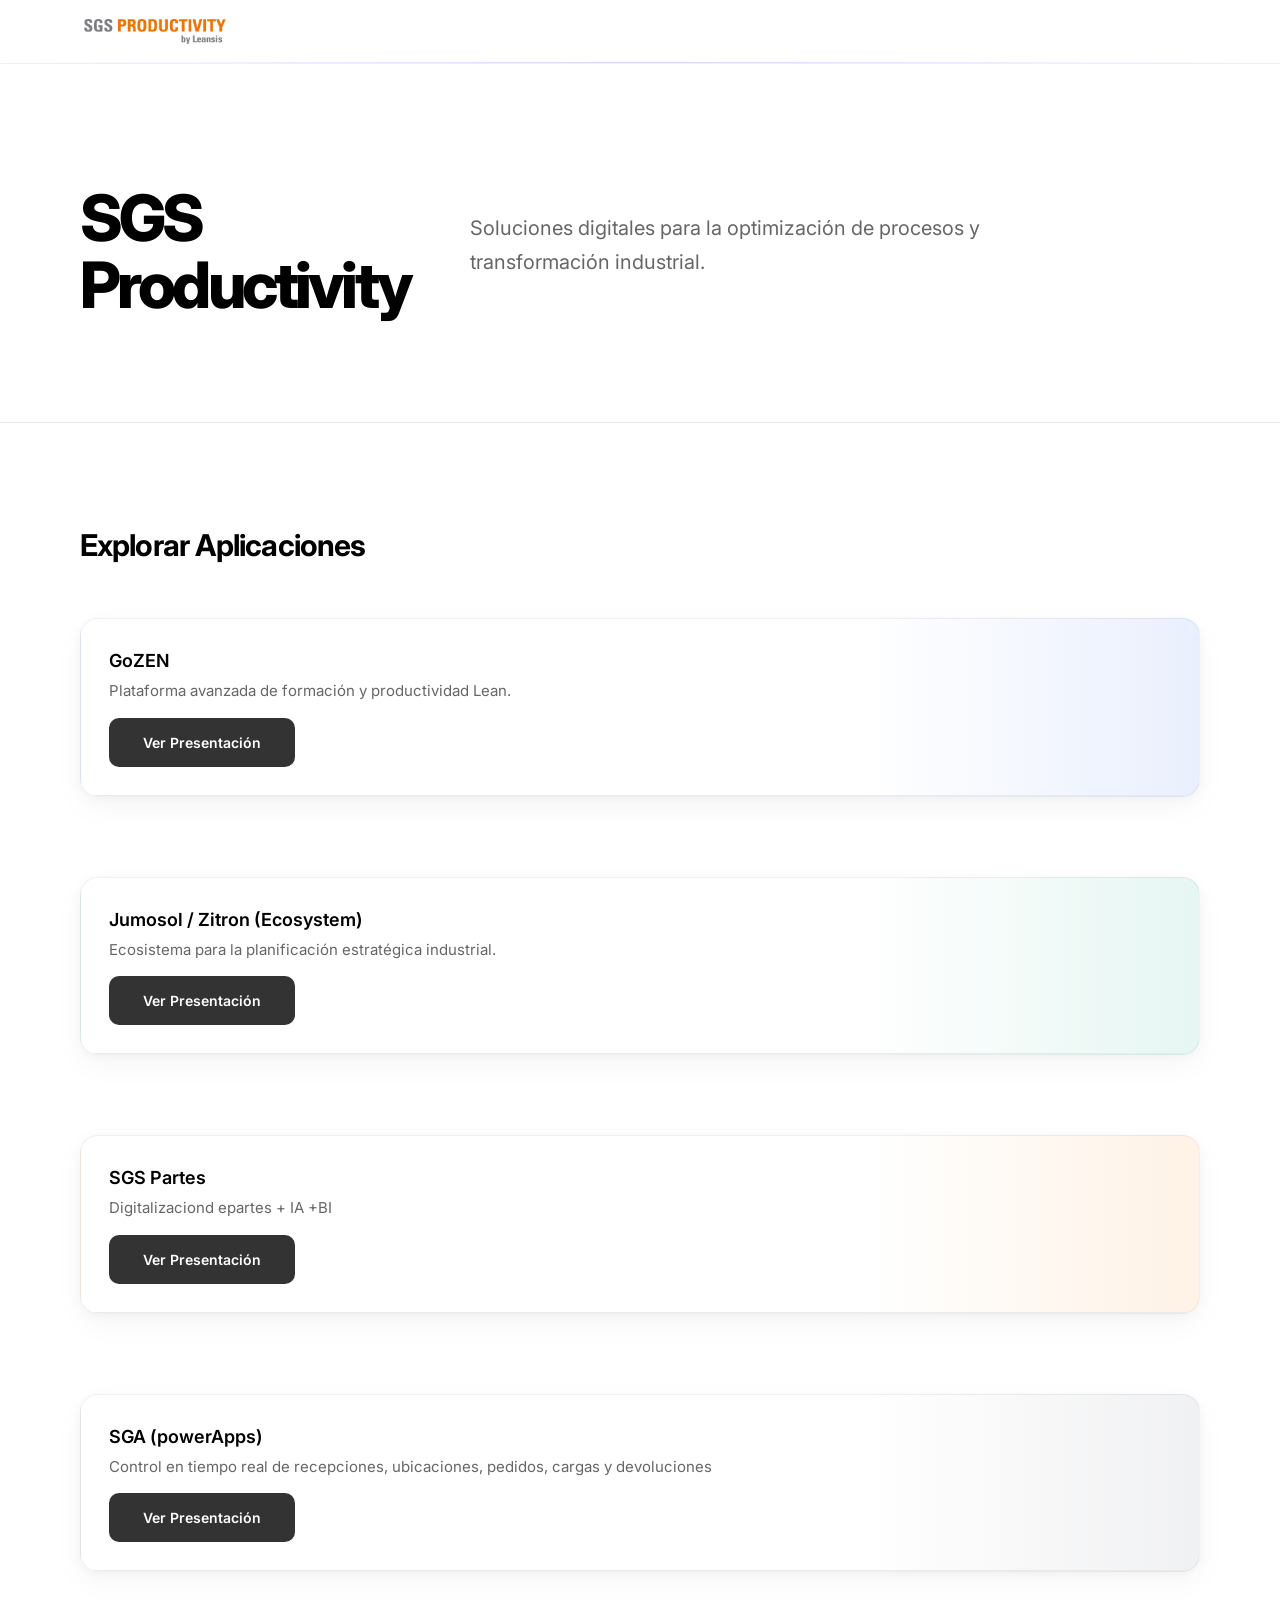
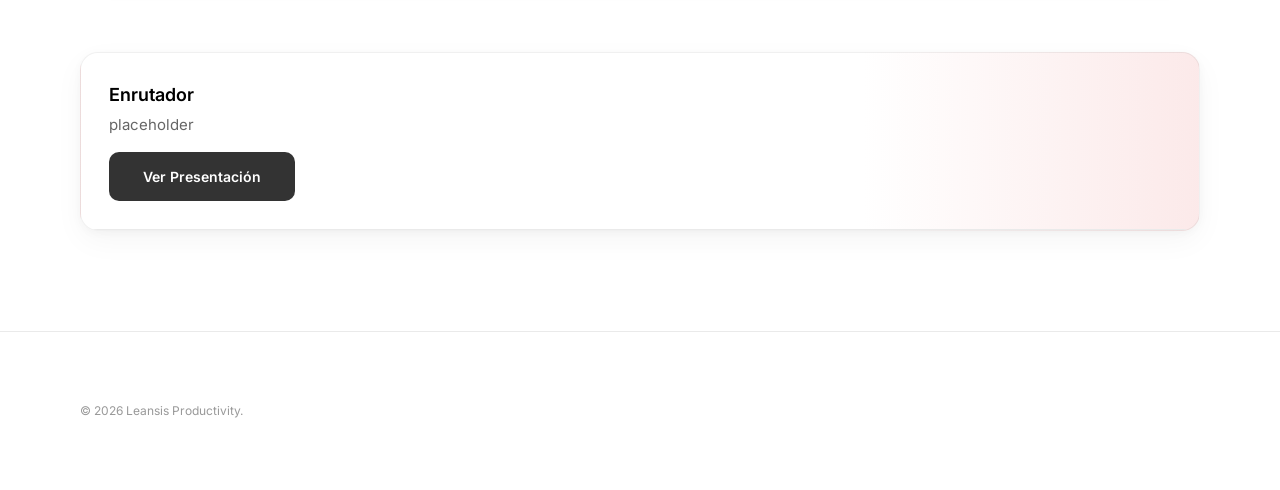
==== index.html @ 18a7279a "Update index.html" ====
<!DOCTYPE html>
<html lang="es">
<head>
    <meta charset="UTF-8">
    <meta name="viewport" content="width=device-width, initial-scale=1.0">
    <title>Leansis Productivity | Clientes</title>
    <link rel="stylesheet" href="style.css">
    <link rel="preconnect" href="https://fonts.googleapis.com">
    <link rel="preconnect" href="https://fonts.gstatic.com" crossorigin>
    <link href="https://fonts.googleapis.com/css2?family=Inter:wght@400;500;600;700;800&family=JetBrains+Mono:wght@400;500&display=swap" rel="stylesheet">
</head>
<body>
    <!-- Navigation -->
    <nav class="nav">
        <div class="nav-container">
            <img src="imagenes/logo.png" alt="leansis" class="imagenlogo">
        </div>
    </nav>

    <main>
        <section class="hero">
            <div class="hero-container">
                <h1>SGS<br></b>Productivity</h1>
                <p>Soluciones digitales para la optimización de procesos y transformación industrial.</p>
            </div>
        </section>

        <section class="screenshots-section">
            <div class="section-title text-center">
                <h2>Explorar Aplicaciones</h2>
            </div>
            <div class="screenshots-grid">
                <!-- GoZEN Card -->
                <div class="screenshot-container reveal gozen-theme">
                    <div class="screenshot-info">
                        <h3>GoZEN</h3>
                        <p>Plataforma avanzada de formación y productividad Lean.</p>
                        <a href="gozen.html" class="cta-button" style="margin-top: 15px; background: #333;">Ver Presentación</a>
                    </div>
                </div>

                <!-- Jumosol Card -->
                <div class="screenshot-container reveal jumosol-theme">
                    <div class="screenshot-info">
                        <h3>Jumosol / Zitron (Ecosystem)</h3>
                        <p>Ecosistema para la planificación estratégica industrial.</p>
                        <a href="jumosol.html" class="cta-button" style="margin-top: 15px; background: #333;">Ver Presentación</a>
                    </div>
                </div>

                <!-- SGSPartes Card -->
                <div class="screenshot-container reveal partes-theme">
                    <div class="screenshot-info">
                        <h3>SGS Partes</h3>
                        <p>Digitalizaciond epartes + IA +BI</p>
                        <a href="partes.html" class="cta-button" style="margin-top: 15px; background: #333;">Ver Presentación</a>
                    </div>
                </div>

                <!-- SGA (powerApps) Card -->
                <div class="screenshot-container reveal sgaP-theme">
                    <div class="screenshot-info">
                        <h3>SGA (powerApps)</h3>
                        <p>Control en tiempo real de recepciones, ubicaciones, pedidos, cargas y devoluciones</p>
                        <a href="sgaPowerapps.html" class="cta-button" style="margin-top: 15px; background: #333;">Ver Presentación</a>
                    </div>
                </div>

                <!-- Enrutador Card -->
                <div class="screenshot-container reveal enrutador-theme">
                    <div class="screenshot-info">
                        <h3>Enrutador</h3>
                        <p>placeholder</p>
                        <a href="enrutador.html" class="cta-button" style="margin-top: 15px; background: #333;">Ver Presentación</a>
                    </div>
                </div>                
            </div>
            
        </section>
    </main>

    <!-- Footer -->
    <footer class="footer">
        <div class="footer-container">
            <div class="copyright">© <span id="year"></span> Leansis Productivity.</div>
        </div>
    </footer>

    <script src="script.js"></script>
</body>
</html>
---- style.css ----
:root {
    --bg-color: #ffffff;
    --text-color: #000000;
    --muted-color: #666666;
    --border-color: #eaeaea;
    --accent-border: #dddddd;

    --font-sans: "Inter", -apple-system, BlinkMacSystemFont, "Segoe UI", Roboto, Helvetica, Arial, sans-serif;
    --font-mono: "JetBrains Mono", ui-monospace, SFMono-Regular, monospace;
}

.gozen-theme {
    --accent: #2563eb;
    --accent-light: #eff6ff;
    --accent-soft: rgba(37, 99, 235, 0.12);
}

.jumosol-theme {
    --accent: #00a67e;
    --accent-light: #effff9;
    --accent-soft: rgba(0, 166, 126, 0.12);
}

.partes-theme {
    --accent: #ff7b00;
    --accent-light: #fff5eb;
    --accent-soft: rgba(255, 123, 0, 0.12);
}

.sgaP-theme {
    --accent: #6b7280;
    --accent-light: #f3f4f6;
    --accent-soft: rgba(107, 114, 128, 0.12);
}

.enrutador-theme {
    --accent: #dc2626;
    --accent-light: #fef2f2;
    --accent-soft: rgba(220, 38, 38, 0.12);
}

* {
    margin: 0;
    padding: 0;
    box-sizing: border-box;
}

html {
    scroll-behavior: smooth;
}

body {
    background-color: var(--bg-color);
    color: var(--text-color);
    font-family: var(--font-sans);
    -webkit-font-smoothing: antialiased;
    line-height: 1.5;
}

a {
    text-decoration: none;
    color: inherit;
    transition:
        transform .25s ease,
        opacity .25s ease;
}

/* ───────────────────────────── */
/* NAVBAR */
/* ───────────────────────────── */

.nav {
    height: 64px;
    border-bottom: 1px solid rgba(0,0,0,.06);
    position: sticky;
    top: 0;
    background: rgba(255, 255, 255, 0.72);
    backdrop-filter: blur(14px);
    z-index: 100;
}

.nav::after {
    content: "";
    position: absolute;
    bottom: 0;
    left: 0;
    width: 100%;
    height: 1px;
    background: linear-gradient(
        to right,
        transparent,
        rgba(109,93,252,.25),
        transparent
    );
}

.nav-container {
    max-width: 1200px;
    margin: 0 auto;
    height: 100%;
    display: flex;
    align-items: center;
    justify-content: space-between;
    padding: 0 40px;
}

.logo {
    font-weight: 700;
    letter-spacing: -0.05em;
    font-size: 18px;
    text-transform: uppercase;
}

.imagenlogo {
    width: 150px;
    height: auto;
    object-fit: cover;
}

/* ───────────────────────────── */
/* HERO */
/* ───────────────────────────── */

.hero {
    padding: 120px 0 80px 0;
    position: relative;
    overflow: hidden;

    background:
        radial-gradient(
            circle at top right,
            var(--accent-soft)
            transparent 35%
        ),
        linear-gradient(
            to bottom,
            #fafafe,
            #ffffff
        );
}

.hero::before {
    content: "";
    position: absolute;
    top: -120px;
    right: -120px;
    width: 420px;
    height: 420px;
    background: var(--accent-soft);
    filter: blur(90px);
    border-radius: 50%;
    pointer-events: none;
}

.hero-container {
    max-width: 1200px;
    margin: 0 auto;
    padding: 0 40px;

    display: flex;
    align-items: center;
    gap: 60px;

    position: relative;
    z-index: 2;
}

.hero-content {
    flex: 1;
}

.hero h1 {
    font-size: clamp(42px, 5vw, 72px);
    font-weight: 800;
    letter-spacing: -0.06em;
    line-height: 1.05;
    margin-bottom: 24px;
}

.hero p {
    color: var(--muted-color);
    font-size: 20px;
    max-width: 650px;
    margin-bottom: 36px;
    line-height: 1.7;
}

/* Badge superior */

.app-badge {
    display: inline-flex;
    align-items: center;
    gap: 8px;

    padding: 8px 14px;
    margin-bottom: 24px;

    background: var(--accent-soft);
    color: var(--accent);

    border: 1px solid rgba(109,93,252,0.18);
    border-radius: 999px;

    font-size: 12px;
    font-weight: 600;
    letter-spacing: .04em;
}

/* CTA */

.cta-button {
    display: inline-block;

    background: var(--accent);

    color: #fff;
    padding: 14px 34px;
    border-radius: 10px;

    font-weight: 600;
    font-size: 14px;

    transition:
        transform .25s ease,
        opacity .25s ease;
}

.cta-button:hover, a:hover{
    transform: translateY(-2px);
    opacity: .95;
}

/* ───────────────────────────── */
/* VIDEO HERO */
/* ───────────────────────────── */

.video-container {
    flex: 1.5;

    border: 1px solid rgba(0,0,0,.06);
    border-radius: 18px;
    overflow: hidden;

    aspect-ratio: 16 / 9;

    display: flex;
    align-items: center;
    justify-content: center;

    background: #fff;

    box-shadow:
        0 10px 30px rgba(0,0,0,.04),
        0 2px 10px rgba(0,0,0,.03);

    opacity: 0;
    transform: translateY(40px) scale(0.98);

    transition:
        opacity 1s ease-out,
        transform 1s ease-out,
        box-shadow .3s ease;
}

.video-container:hover {
    transform: translateY(-4px);
}

.video-container.reveal {
    opacity: 1;
    transform: translateY(0) scale(1);
}

.video-container video,
.video-container iframe {
    width: 100%;
    height: 100%;
    object-fit: contain;
    display: block;
    border: none;
}

/* ───────────────────────────── */
/* SCREENSHOTS */
/* ───────────────────────────── */

.screenshots-section {
    border-top: 1px solid var(--border-color);
    padding: 100px 0;}

.section-title {
    max-width: 1200px;
    margin: 0 auto 50px auto;
    padding: 0 40px;
}

.section-title h2 {
    font-size: 30px;
    font-weight: 700;
    letter-spacing: -0.03em;
}

.screenshots-grid {
    max-width: 1200px;
    margin: 0 auto;
    padding: 0 40px;

    display: flex;
    flex-direction: column;
    gap: 80px;
}

.screenshot-container {
    border: 1px solid rgba(0,0,0,.06);
    background: linear-gradient(
        to right,
        #ffffff 0%,
        #ffffff 70%,
        color-mix(in srgb, var(--accent) 10%, white) 100%
    );    
    overflow: hidden;
    border-radius: 18px;

    box-shadow:
        0 10px 30px rgba(0,0,0,.04),
        0 2px 10px rgba(0,0,0,.03);

    opacity: 0;
    transform: translateY(60px);

    transition:
        opacity 0.8s ease-out,
        transform 0.8s ease-out,
        box-shadow .3s ease;
}

.screenshot-container:hover {
    transform: translateY(-4px);
}

.screenshot-container.reveal {
    opacity: 1;
    transform: translateY(0);
}

.screenshot-info {
    padding: 28px;
    border-bottom: 1px solid var(--border-color);
}

.screenshot-info h3 {
    font-size: 18px;
    font-weight: 600;
    margin-bottom: 6px;
}

.screenshot-info p {
    font-size: 15px;
    color: var(--muted-color);
}

.screenshot-img {
    width: 100%;
    display: block;
    height: auto;
}

/* ───────────────────────────── */
/* FEATURES */
/* ───────────────────────────── */

.features-section {
    padding: 100px 0;
    background: #fcfcff;
}

.features-section .section-title {
    text-align: center;
    margin-bottom: 70px;
}

.feature-block {
    display: grid;
    grid-template-columns: 1fr 1fr;
    gap: 60px;
    align-items: center;

    max-width: 1200px;
    margin: 0 auto 100px;
    padding: 0 40px;
}

.feature-block.reverse {
    direction: rtl;
}

.feature-block.reverse > * {
    direction: ltr;
}

.feature-video {
    border-radius: 18px;
    overflow: hidden;

    aspect-ratio: 16/9;
    background: #fff;

    border: 1px solid rgba(0,0,0,.06);

    box-shadow:
        0 10px 30px rgba(0,0,0,.04),
        0 2px 10px rgba(0,0,0,.03);

    transition:
        transform .3s ease,
        box-shadow .3s ease;
}

.feature-video:hover {
    transform: translateY(-4px);
}

.feature-video video,
.feature-video iframe,
.feature-video img {
    width: 100%;
    height: 100%;
    object-fit: cover;
    display: block;
    border: none;
}

.feature-text {
    display: flex;
    flex-direction: column;
    gap: 18px;

    position: relative;
    padding-left: 24px;
}

.feature-text::before {
    content: "";
    position: absolute;
    left: 0;
    top: 8px;

    width: 3px;
    height: 64px;

    border-radius: 999px;

    background: linear-gradient(
        to bottom,
        var(--accent),
        transparent
    );
}

.feature-tag {
    display: inline-block;

    font-family: var(--font-mono);
    font-size: 11px;
    font-weight: 600;

    letter-spacing: .08em;
    text-transform: uppercase;

    padding: 6px 14px;
    border-radius: 999px;

    background: var(--accent-soft);
    color: var(--accent);

    border: 1px solid rgba(109,93,252,0.18);

    width: fit-content;
}

.feature-text h3 {
    font-size: clamp(1.4rem, 2.5vw, 2rem);
    font-weight: 700;
    line-height: 1.2;
    letter-spacing: -0.03em;
}

.feature-text p {
    font-size: 1rem;
    line-height: 1.8;
    color: #555;
}

.feature-list {
    list-style: none;
    padding: 0;
    margin-top: 8px;

    display: flex;
    flex-direction: column;
    gap: 12px;
}

.feature-list li {
    font-size: .95rem;
    color: #555;

    display: flex;
    align-items: flex-start;
    gap: 10px;
}

.feature-list li::before {
    content: "•";
    color: var(--accent);
    font-weight: 700;
    flex-shrink: 0;
    margin-top: 1px;
}

.feature-image.phone {
    width: auto;
    max-height: 360px;
    margin: 0 auto;
}
.feature-phones {
    display: flex;
    height: stretch;
    gap: 16px;
    justify-content: center;
    align-items: flex-end;
    padding: 12px;
}
.feature-phones img {
    width: auto;
    object-fit: contain;
    border-radius: 12px;
    box-shadow: 0 8px 24px rgba(0,0,0,0.15);
}

/* ───────────────────────────── */
/* FOOTER */
/* ───────────────────────────── */

.footer {
    padding: 70px 0;
    border-top: 1px solid var(--border-color);
}

.footer-container {
    max-width: 1200px;
    margin: 0 auto;
    padding: 0 40px;

    display: flex;
    justify-content: space-between;
    align-items: center;
}

.copyright {
    color: #999;
    font-size: 12px;
}

/* ───────────────────────────── */
/* IMG */
/* ───────────────────────────── */

img {
    width: 100%;
    height: 100%;
    object-fit: cover;
}

/* ───────────────────────────── */
/* RESPONSIVE */
/* ───────────────────────────── */

@media (max-width: 850px) {

    .hero-container {
        flex-direction: column;
        text-align: center;
    }

    .hero p {
        margin-left: auto;
        margin-right: auto;
    }

    .video-container {
        width: 100%;
        max-width: 600px;
    }
}

@media (max-width: 768px) {

    .feature-block,
    .feature-block.reverse {
        grid-template-columns: 1fr;
        direction: ltr;
        margin-bottom: 70px;
    }

    .footer-container {
        flex-direction: column;
        gap: 20px;
        text-align: center;
    }

    .hero {
        padding-top: 90px;
    }

    .hero h1 {
        font-size: 48px;
    }

    .hero p {
        font-size: 18px;
    }

    .section-title h2 {
        font-size: 26px;
    }
}
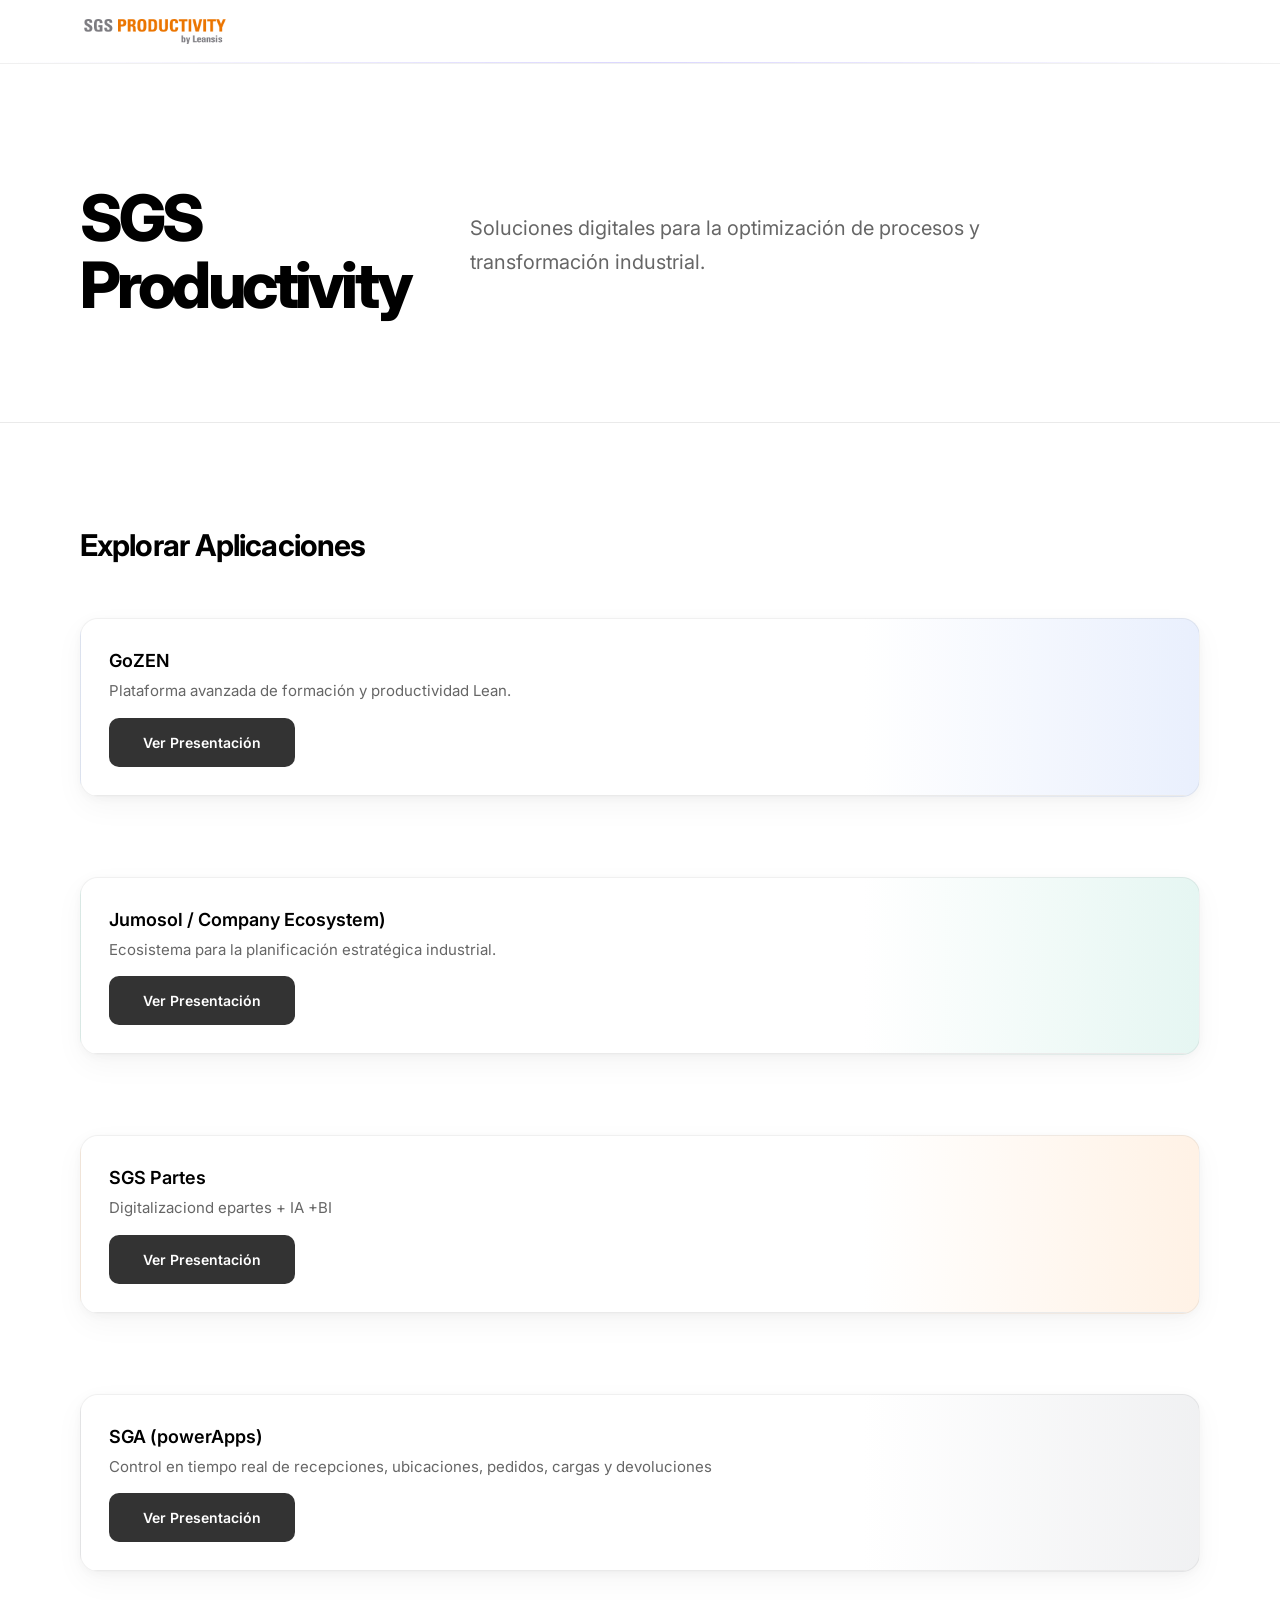
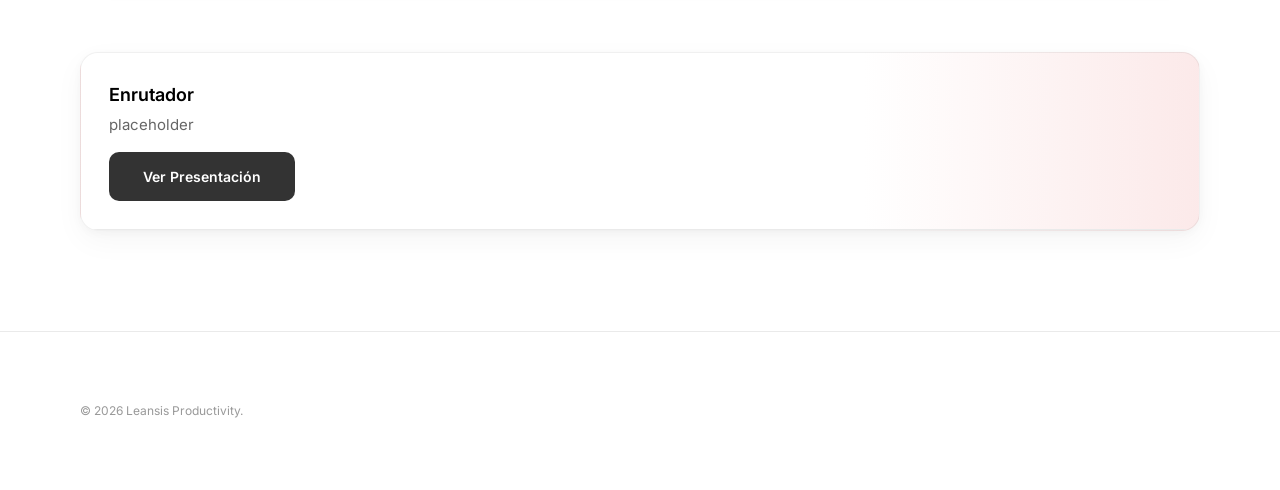
==== commit db61b134: "Update index.html" ====
--- a/index.html
+++ b/index.html
@@ -42,7 +42,7 @@
                 <!-- Jumosol Card -->
                 <div class="screenshot-container reveal jumosol-theme">
                     <div class="screenshot-info">
-                        <h3>Jumosol / Zitron (Ecosystem)</h3>
+                        <h3>Jumosol / Company Ecosystem)</h3>
                         <p>Ecosistema para la planificación estratégica industrial.</p>
                         <a href="jumosol.html" class="cta-button" style="margin-top: 15px; background: #333;">Ver Presentación</a>
                     </div>
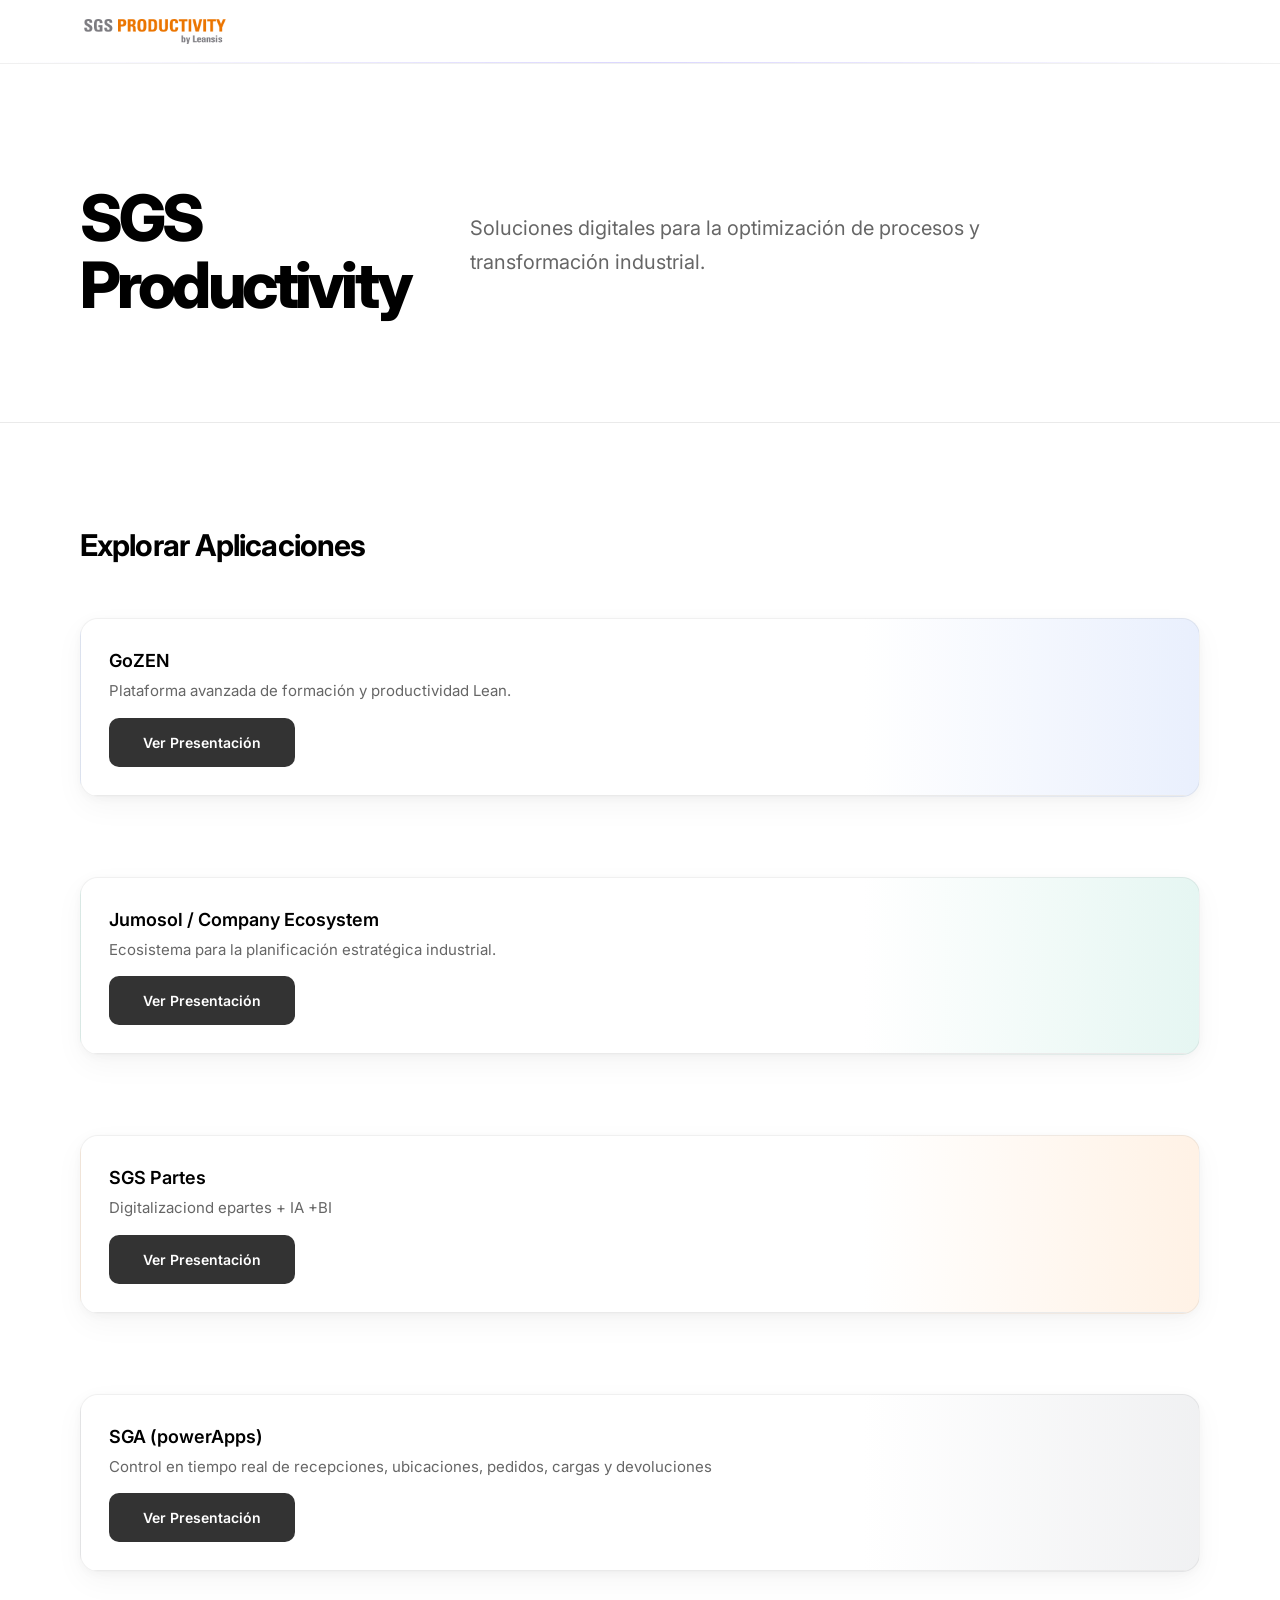
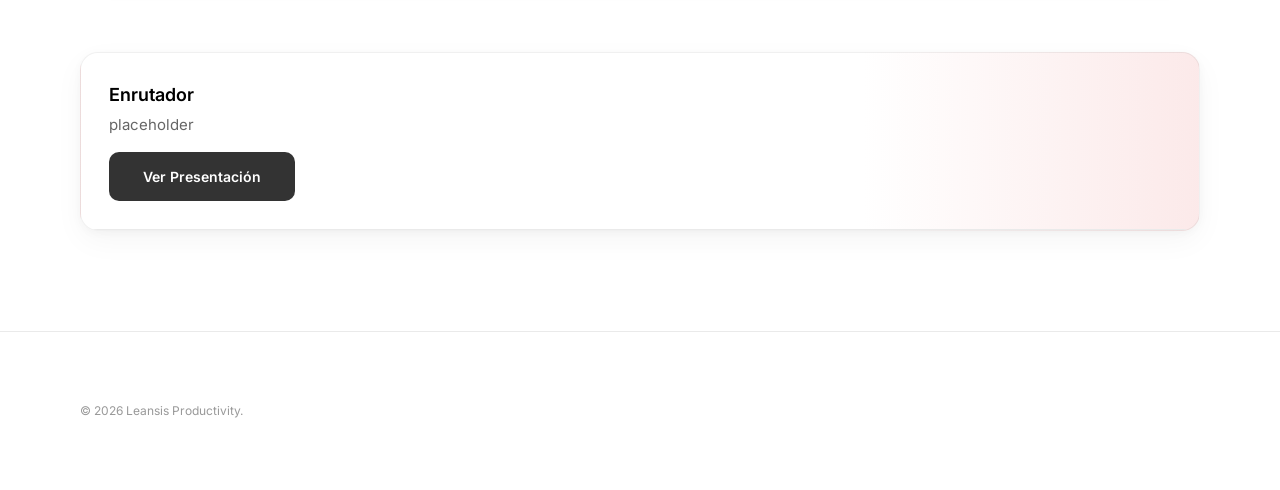
==== commit 68f91cee: "Update index.html" ====
--- a/index.html
+++ b/index.html
@@ -42,7 +42,7 @@
                 <!-- Jumosol Card -->
                 <div class="screenshot-container reveal jumosol-theme">
                     <div class="screenshot-info">
-                        <h3>Jumosol / Company Ecosystem)</h3>
+                        <h3>Jumosol / Company Ecosystem</h3>
                         <p>Ecosistema para la planificación estratégica industrial.</p>
                         <a href="jumosol.html" class="cta-button" style="margin-top: 15px; background: #333;">Ver Presentación</a>
                     </div>
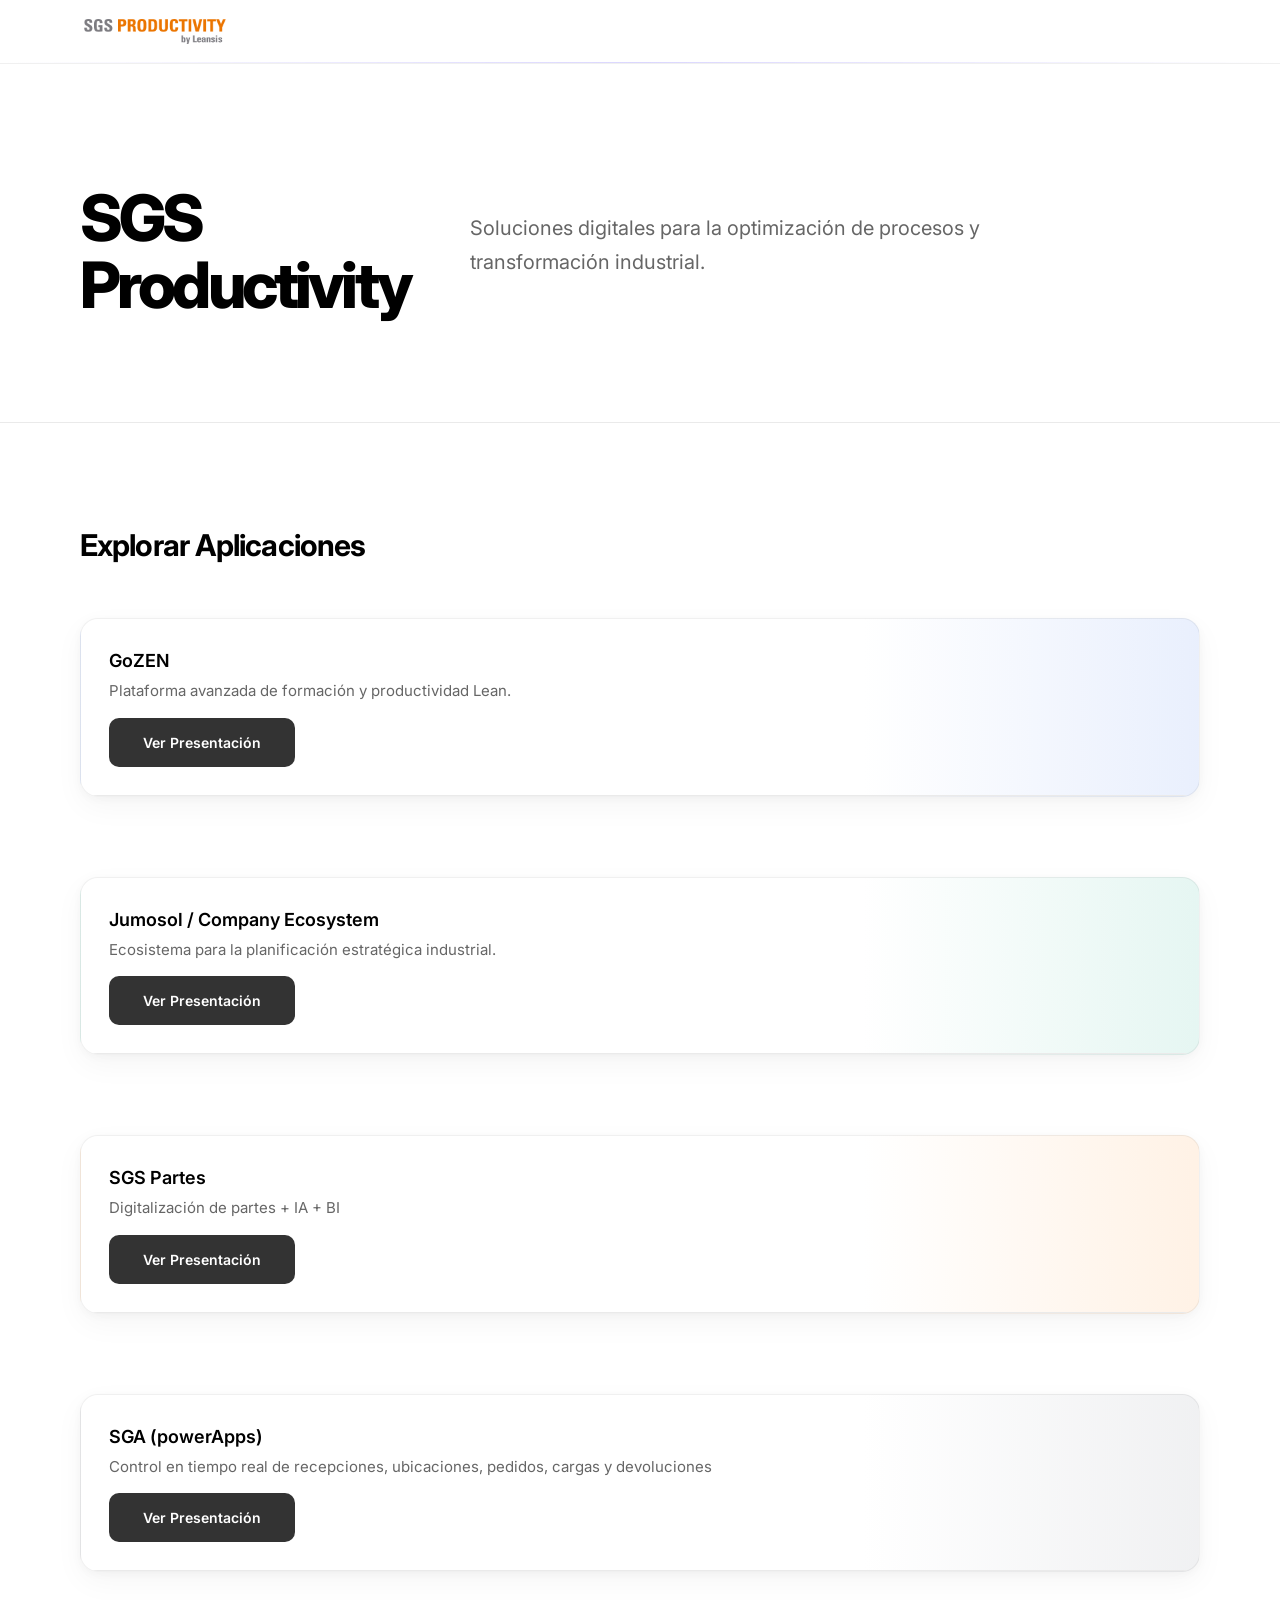
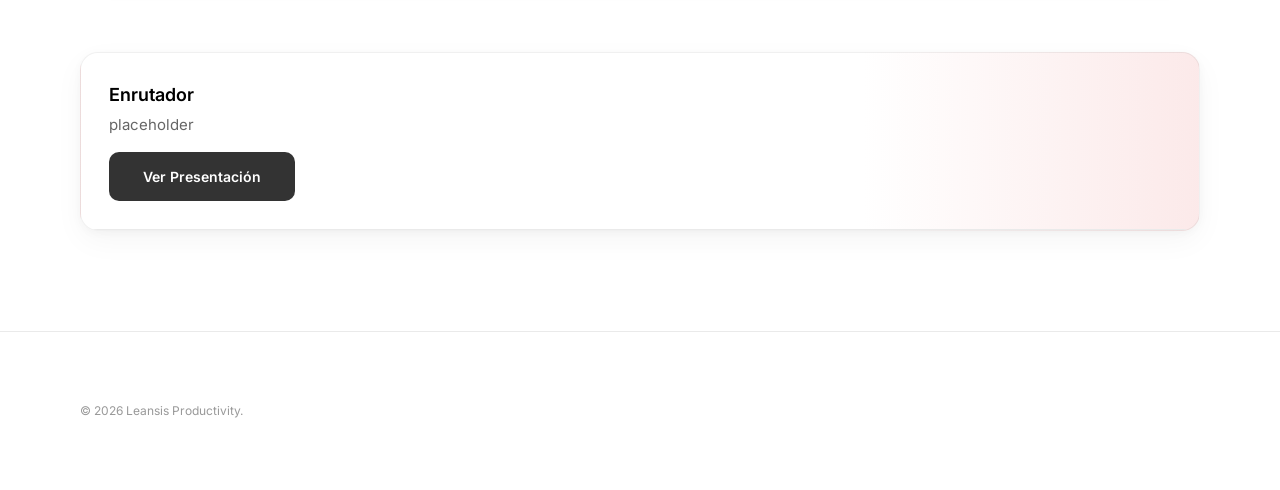
==== commit 8268fe02: "Update index.html" ====
--- a/index.html
+++ b/index.html
@@ -52,7 +52,7 @@
                 <div class="screenshot-container reveal partes-theme">
                     <div class="screenshot-info">
                         <h3>SGS Partes</h3>
-                        <p>Digitalizaciond epartes + IA +BI</p>
+                        <p>Digitalización de partes + IA + BI</p>
                         <a href="partes.html" class="cta-button" style="margin-top: 15px; background: #333;">Ver Presentación</a>
                     </div>
                 </div>
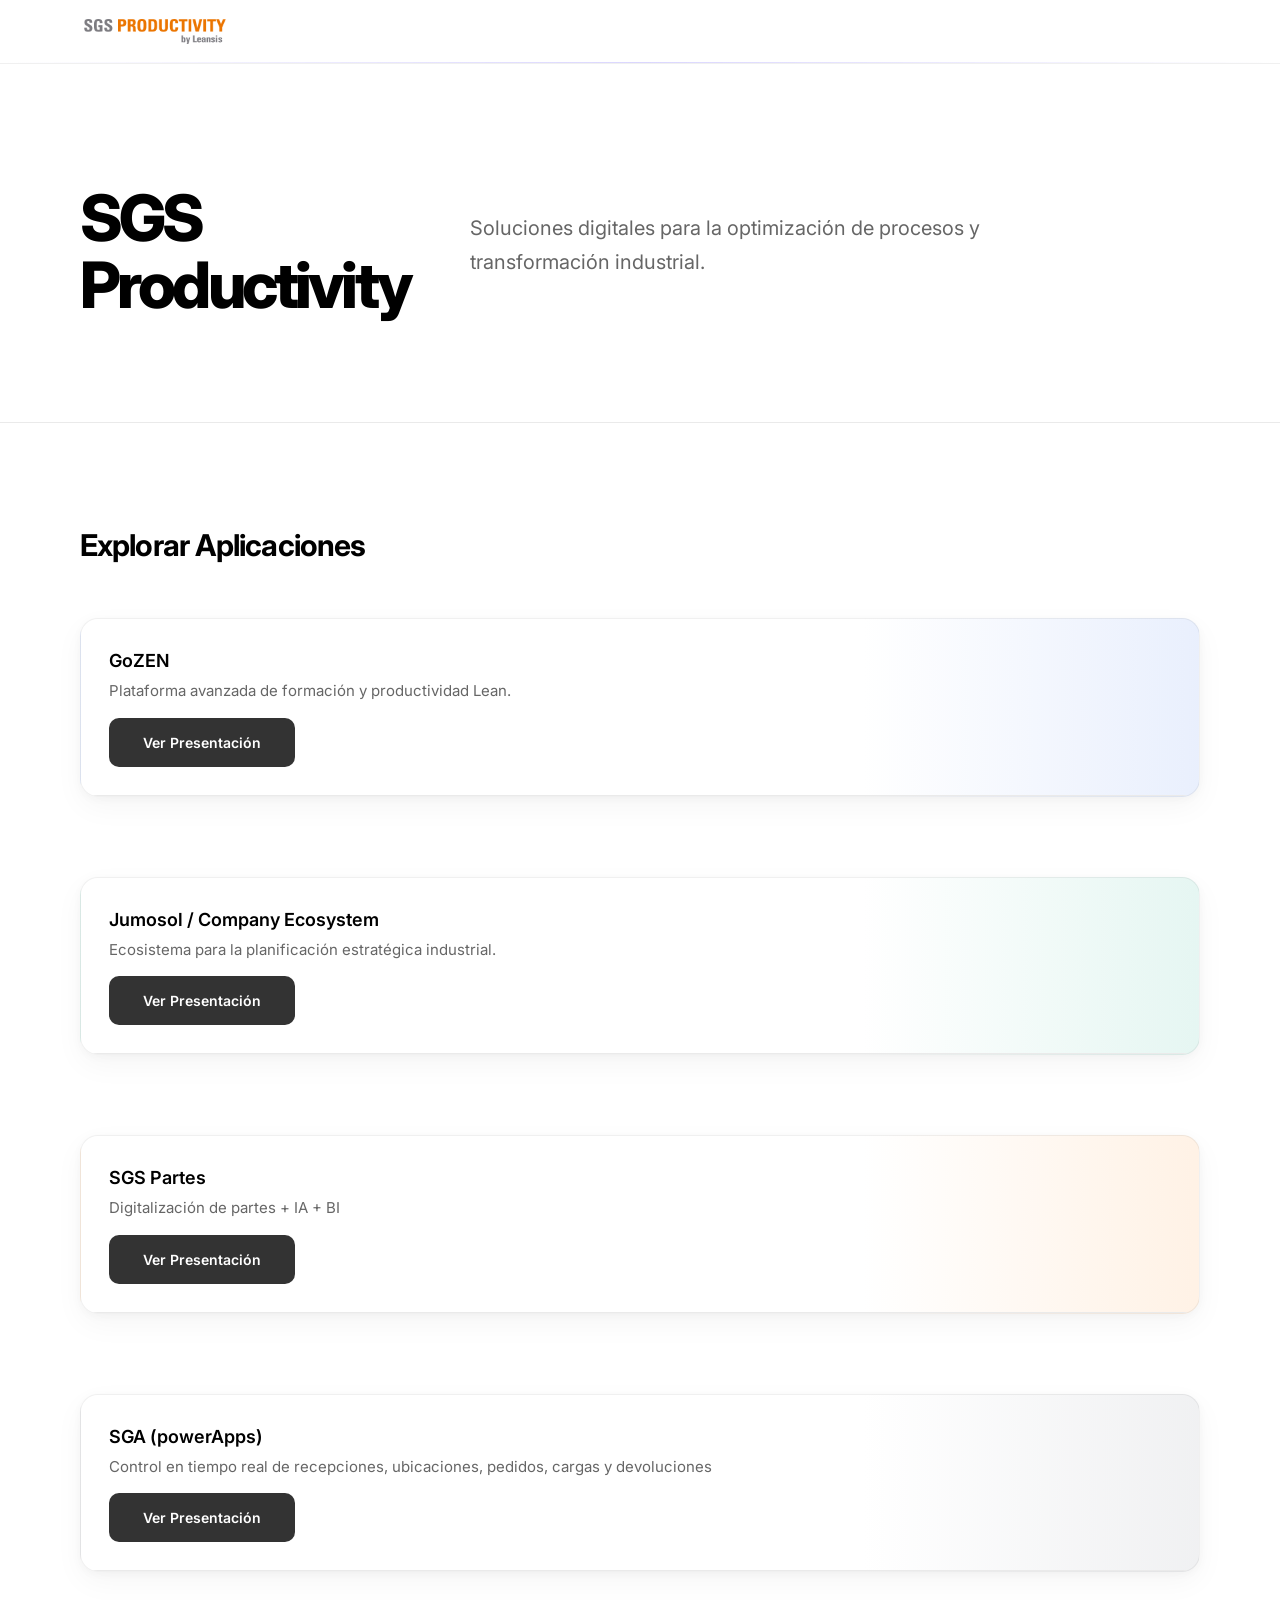
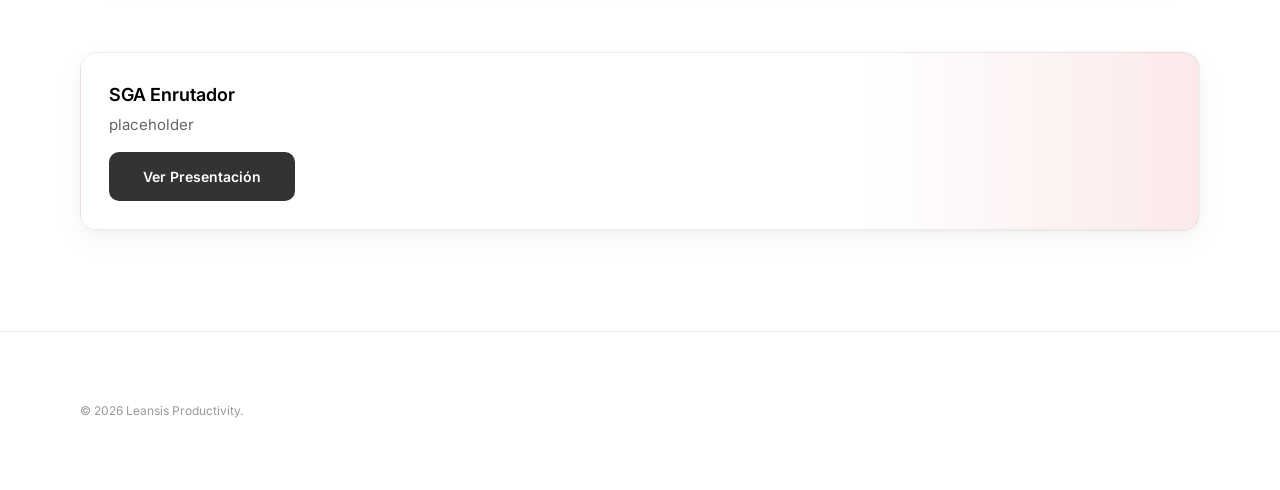
==== commit 9b071913: "Update index.html" ====
--- a/index.html
+++ b/index.html
@@ -69,7 +69,7 @@
                 <!-- Enrutador Card -->
                 <div class="screenshot-container reveal enrutador-theme">
                     <div class="screenshot-info">
-                        <h3>Enrutador</h3>
+                        <h3>SGA Enrutador</h3>
                         <p>placeholder</p>
                         <a href="enrutador.html" class="cta-button" style="margin-top: 15px; background: #333;">Ver Presentación</a>
                     </div>
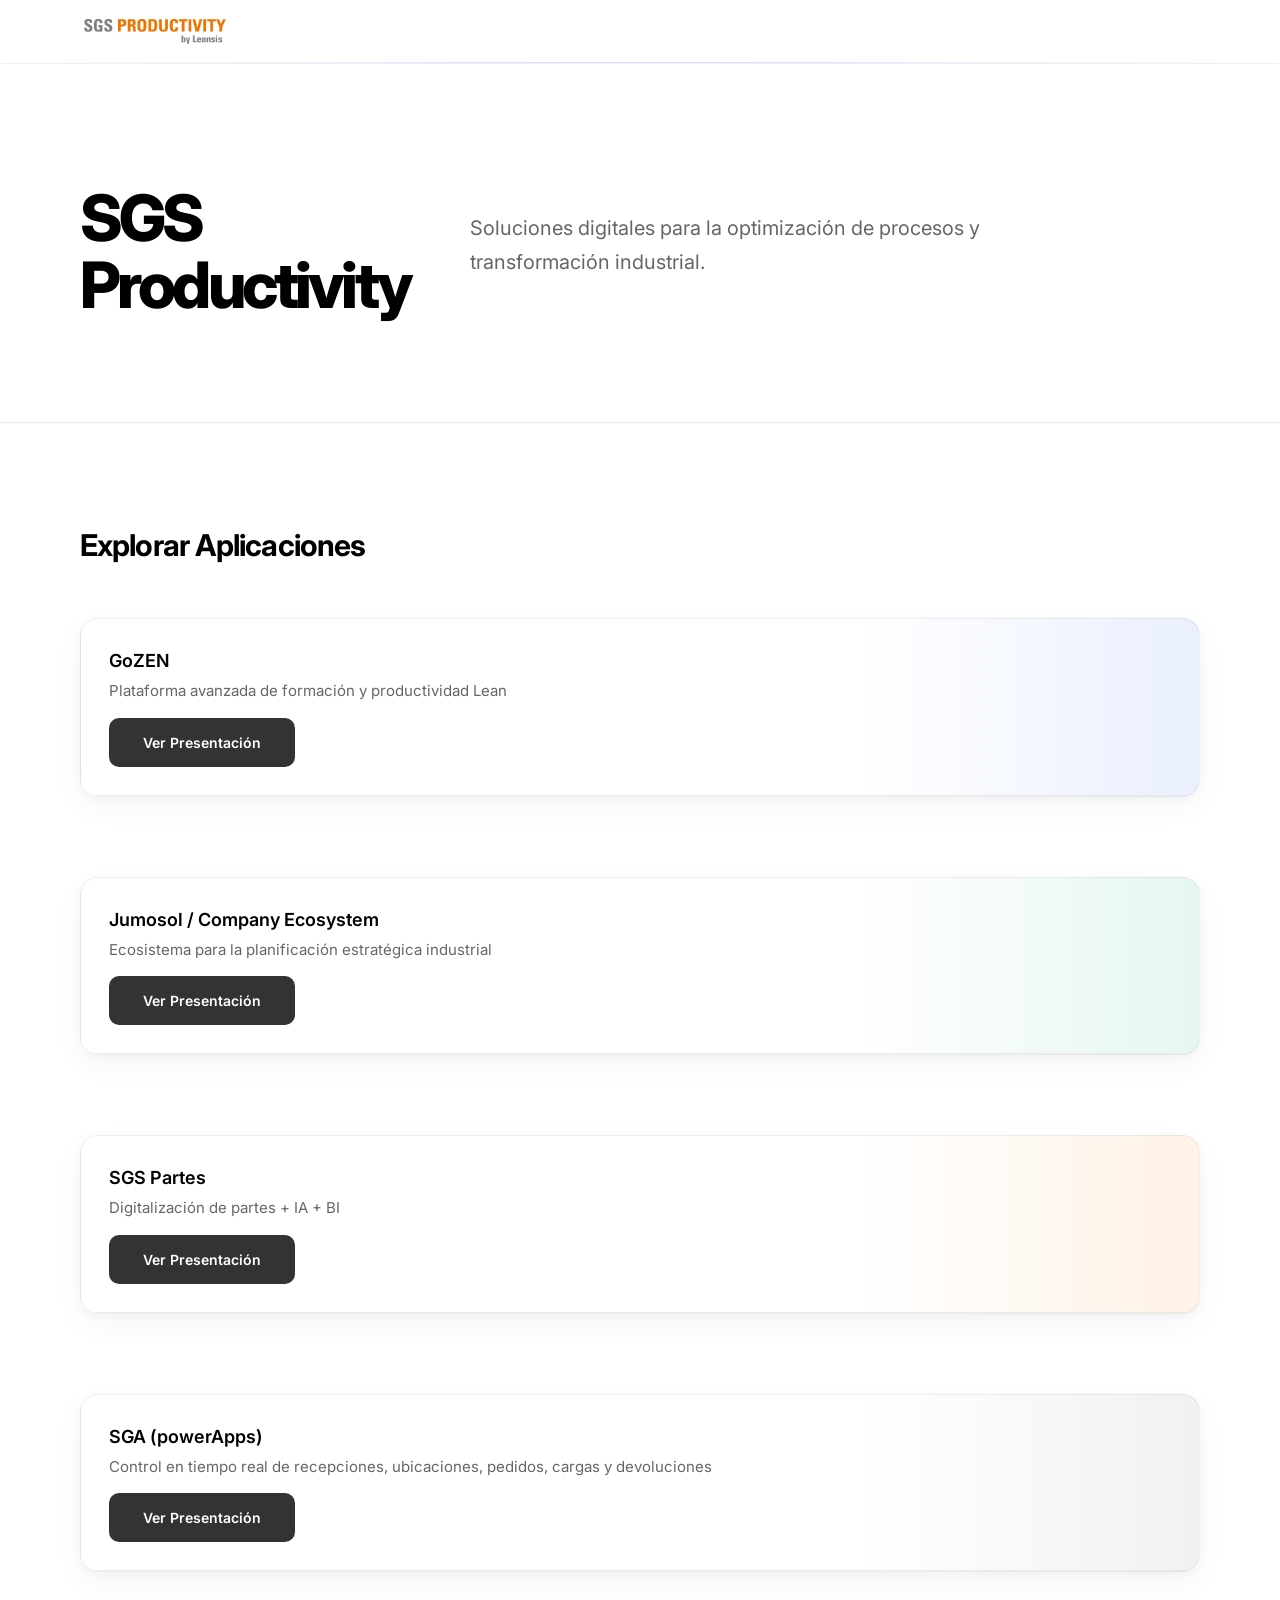
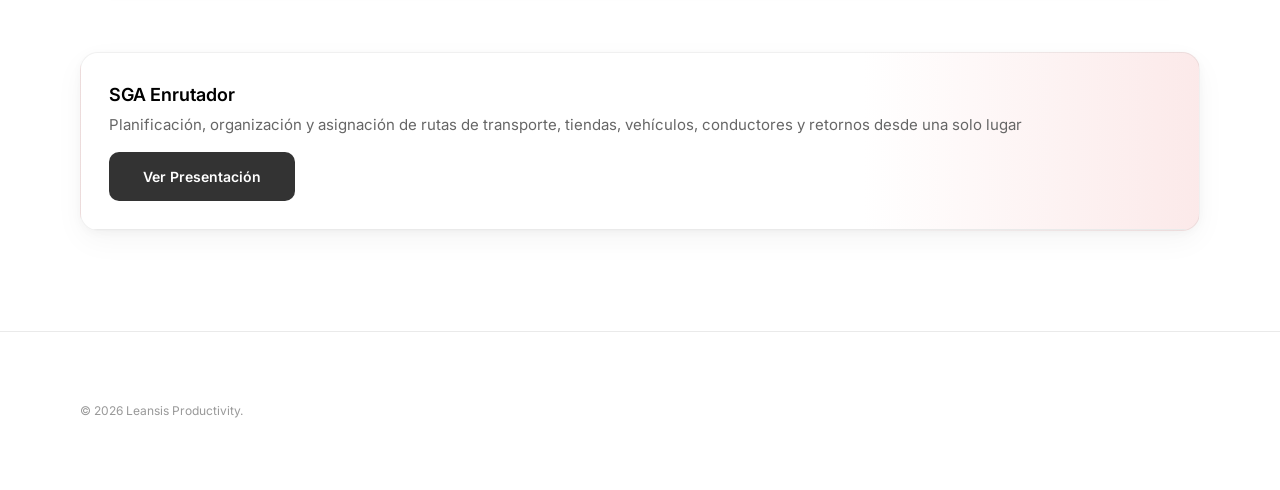
==== commit 774d66df: "Update index.html" ====
--- a/index.html
+++ b/index.html
@@ -34,7 +34,7 @@
                 <div class="screenshot-container reveal gozen-theme">
                     <div class="screenshot-info">
                         <h3>GoZEN</h3>
-                        <p>Plataforma avanzada de formación y productividad Lean.</p>
+                        <p>Plataforma avanzada de formación y productividad Lean</p>
                         <a href="gozen.html" class="cta-button" style="margin-top: 15px; background: #333;">Ver Presentación</a>
                     </div>
                 </div>
@@ -43,7 +43,7 @@
                 <div class="screenshot-container reveal jumosol-theme">
                     <div class="screenshot-info">
                         <h3>Jumosol / Company Ecosystem</h3>
-                        <p>Ecosistema para la planificación estratégica industrial.</p>
+                        <p>Ecosistema para la planificación estratégica industrial</p>
                         <a href="jumosol.html" class="cta-button" style="margin-top: 15px; background: #333;">Ver Presentación</a>
                     </div>
                 </div>
@@ -70,7 +70,7 @@
                 <div class="screenshot-container reveal enrutador-theme">
                     <div class="screenshot-info">
                         <h3>SGA Enrutador</h3>
-                        <p>placeholder</p>
+                        <p>Planificación, organización y asignación de rutas de transporte, tiendas, vehículos, conductores y retornos desde una solo lugar</p>
                         <a href="enrutador.html" class="cta-button" style="margin-top: 15px; background: #333;">Ver Presentación</a>
                     </div>
                 </div>                
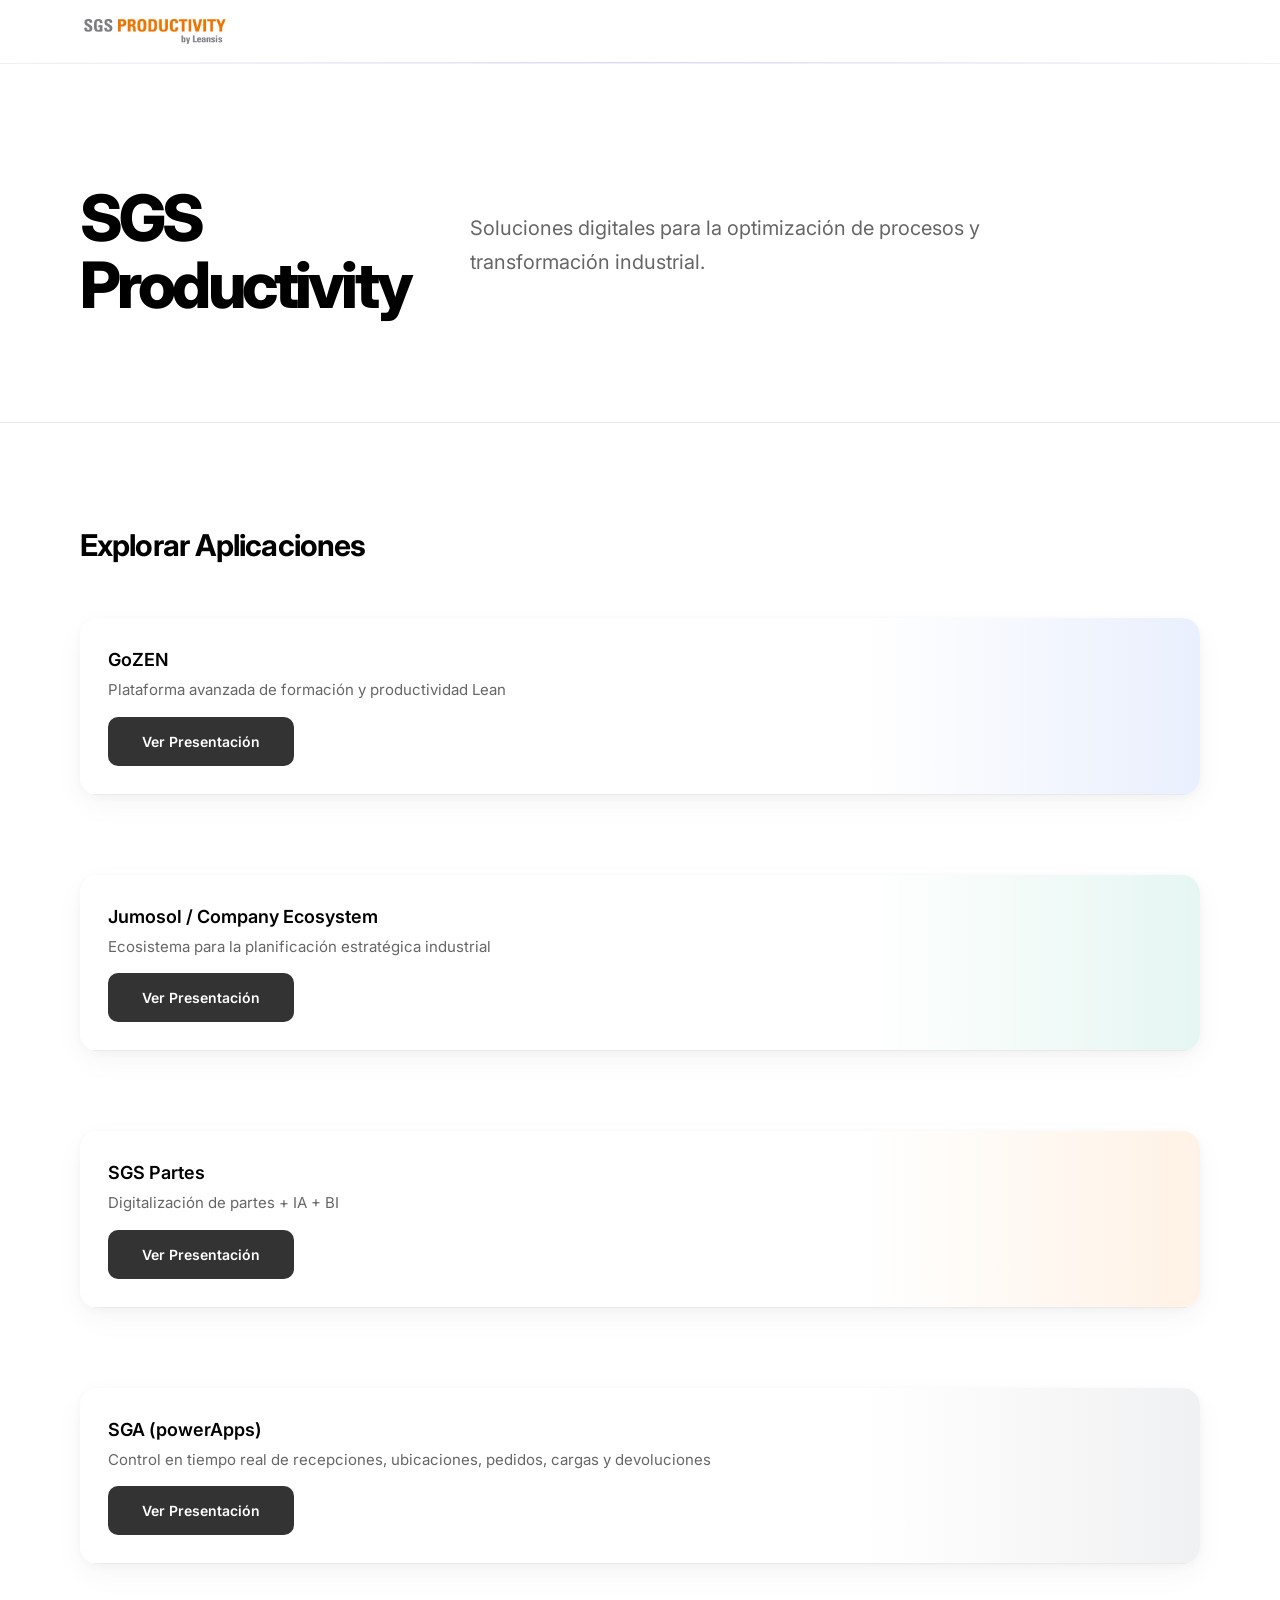
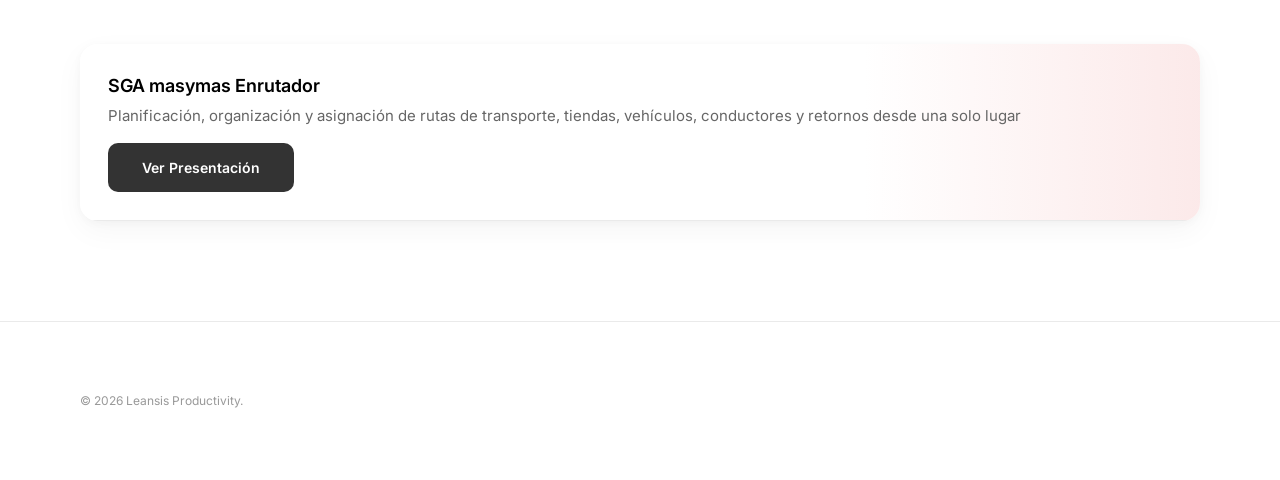
==== commit c96c692b: "Update index.html" ====
--- a/index.html
+++ b/index.html
@@ -66,10 +66,10 @@
                     </div>
                 </div>
 
-                <!-- Enrutador Card -->
+                <!-- masymas Enrutador Card -->
                 <div class="screenshot-container reveal enrutador-theme">
                     <div class="screenshot-info">
-                        <h3>SGA Enrutador</h3>
+                        <h3>SGA masymas Enrutador</h3>
                         <p>Planificación, organización y asignación de rutas de transporte, tiendas, vehículos, conductores y retornos desde una solo lugar</p>
                         <a href="enrutador.html" class="cta-button" style="margin-top: 15px; background: #333;">Ver Presentación</a>
                     </div>
--- a/style.css
+++ b/style.css
@@ -311,7 +311,6 @@
 }
 
 .screenshot-container {
-    border: 1px solid rgba(0,0,0,.06);
     background: linear-gradient(
         to right,
         #ffffff 0%,
@@ -538,6 +537,25 @@
     box-shadow: 0 8px 24px rgba(0,0,0,0.15);
 }
 
+.img-triple {
+    display: flex;
+    flex-direction: row;
+    background: white;
+    padding: 20px;
+}
+
+.img-enlace {
+    transition: all 0.3s ease;
+    background:white;
+}
+
+a:hover .img-enlace{
+    transform: scale(0.9);
+    filter: blur(0.4px);
+    opacity: 0.9;
+    cursor:pointer;
+}
+
 /* ───────────────────────────── */
 /* FOOTER */
 /* ───────────────────────────── */
@@ -624,4 +642,8 @@
     .section-title h2 {
         font-size: 26px;
     }
-}
+
+    .img-triple {
+        flex-direction: column;
+    }
+}
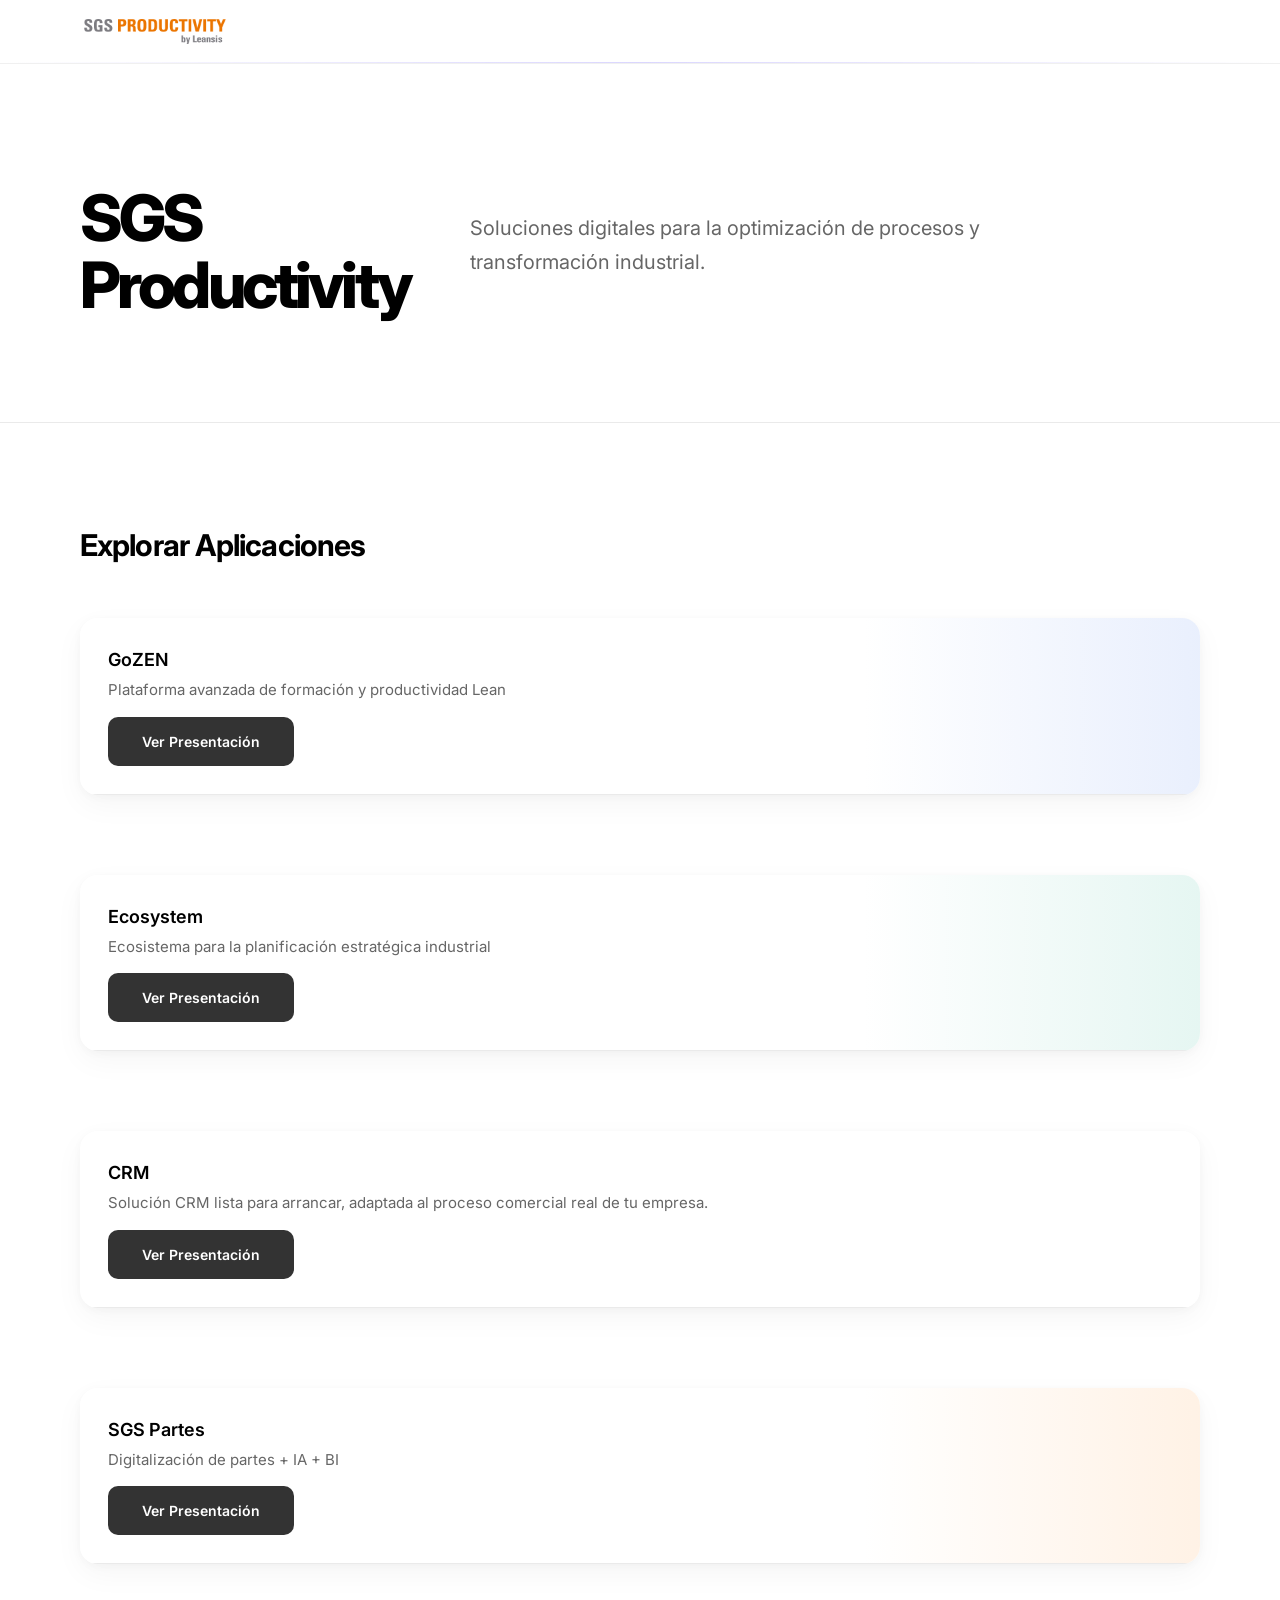
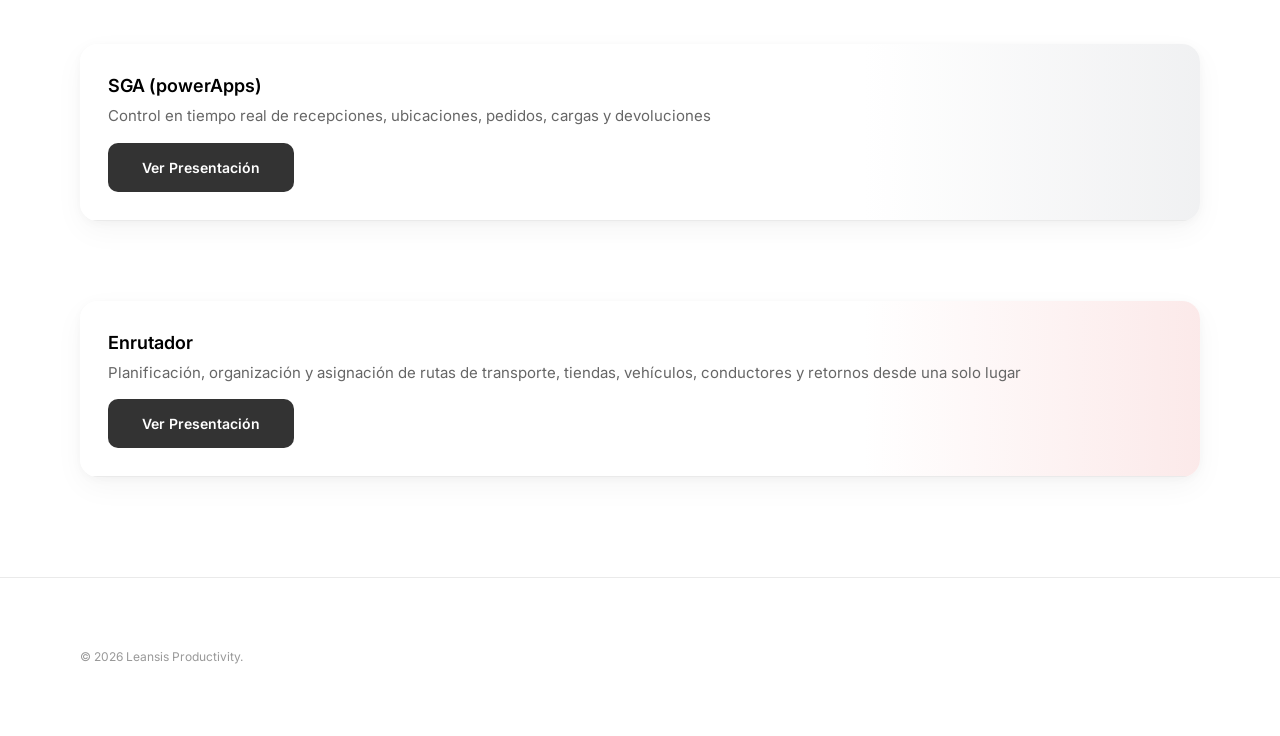
==== commit 039f2459: "Update index.html" ====
--- a/index.html
+++ b/index.html
@@ -42,12 +42,21 @@
                 <!-- Jumosol Card -->
                 <div class="screenshot-container reveal jumosol-theme">
                     <div class="screenshot-info">
-                        <h3>Jumosol / Company Ecosystem</h3>
+                        <h3>Ecosystem</h3>
                         <p>Ecosistema para la planificación estratégica industrial</p>
                         <a href="jumosol.html" class="cta-button" style="margin-top: 15px; background: #333;">Ver Presentación</a>
                     </div>
                 </div>
 
+                <!-- CRM Card -->
+                <div class="screenshot-container reveal crm-theme">
+                    <div class="screenshot-info">
+                        <h3>CRM</h3>
+                        <p>Solución CRM lista para arrancar, adaptada al proceso comercial real de tu empresa.</p>
+                        <a href="crm.html" class="cta-button" style="margin-top: 15px; background: #333;">Ver Presentación</a>
+                    </div>
+                </div>
+                
                 <!-- SGSPartes Card -->
                 <div class="screenshot-container reveal partes-theme">
                     <div class="screenshot-info">
@@ -66,10 +75,10 @@
                     </div>
                 </div>
 
-                <!-- masymas Enrutador Card -->
+                <!-- Enrutador Card -->
                 <div class="screenshot-container reveal enrutador-theme">
                     <div class="screenshot-info">
-                        <h3>SGA masymas Enrutador</h3>
+                        <h3>Enrutador</h3>
                         <p>Planificación, organización y asignación de rutas de transporte, tiendas, vehículos, conductores y retornos desde una solo lugar</p>
                         <a href="enrutador.html" class="cta-button" style="margin-top: 15px; background: #333;">Ver Presentación</a>
                     </div>
